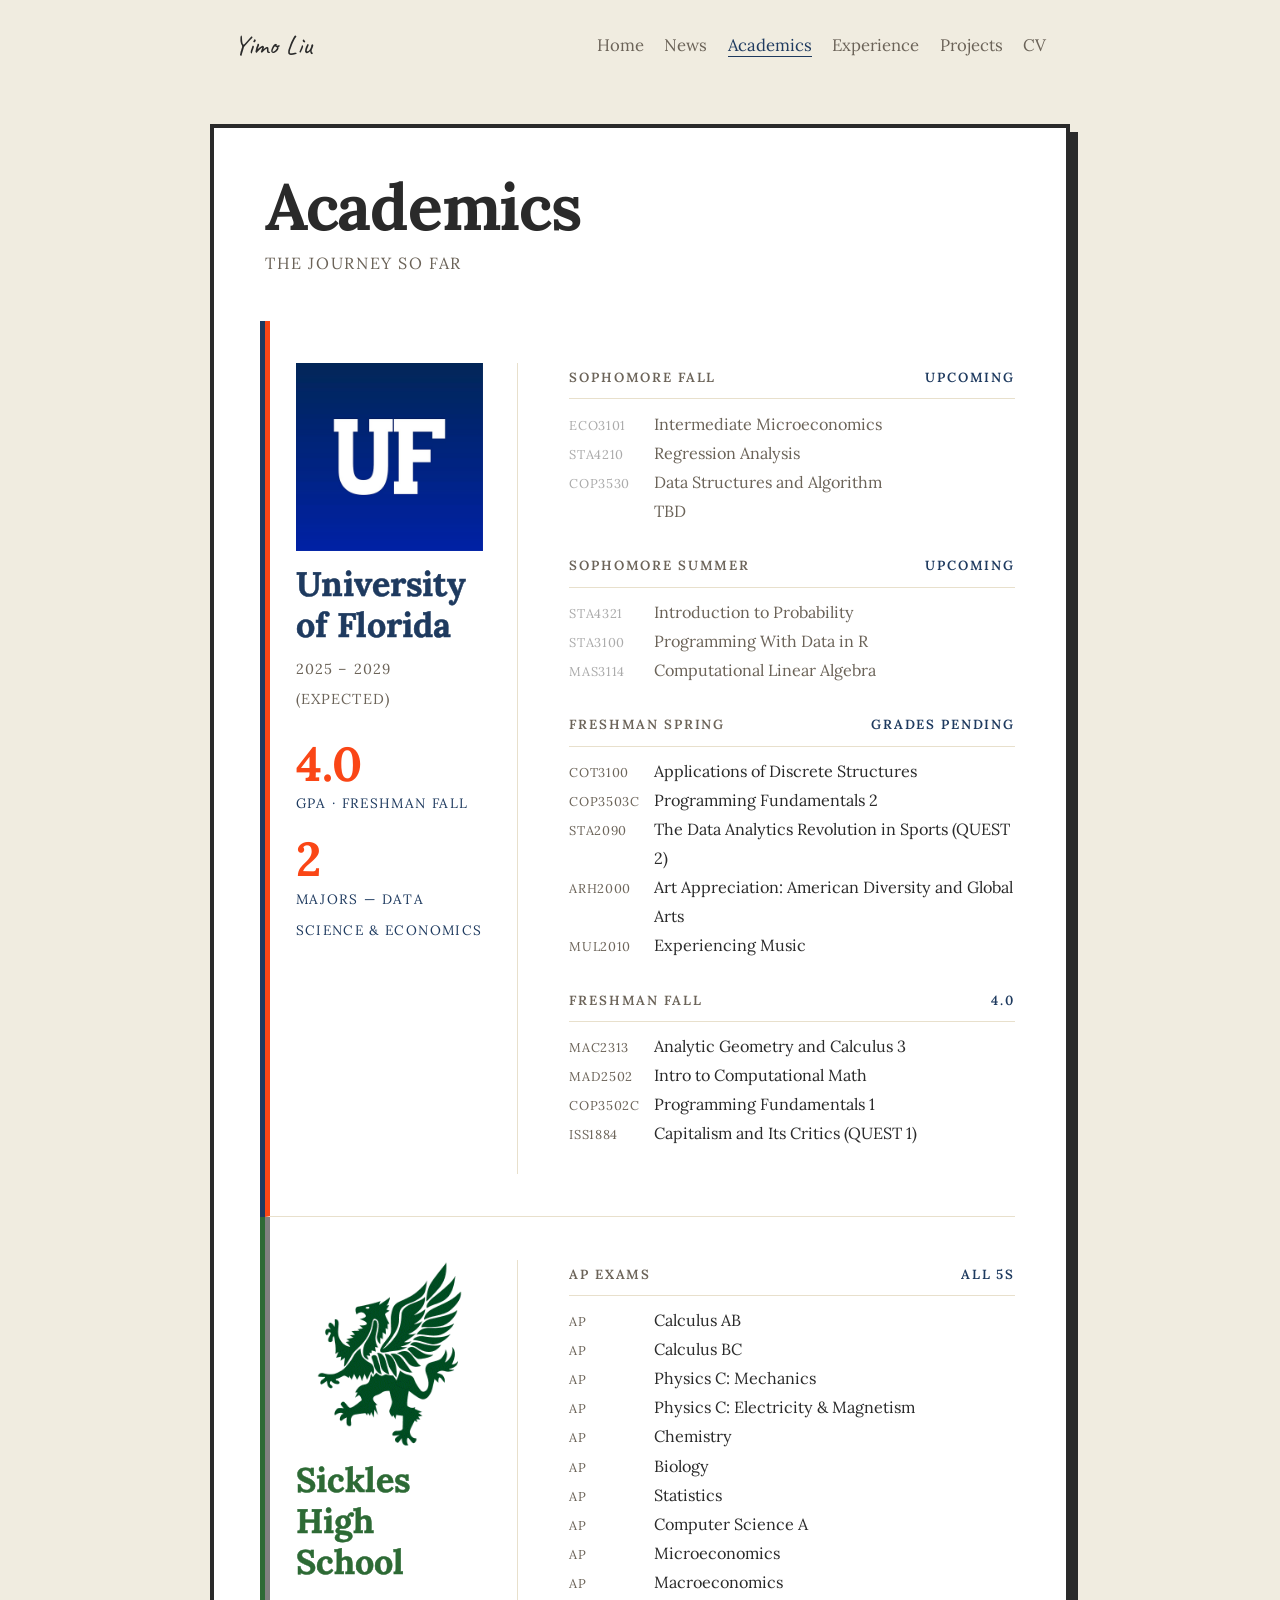
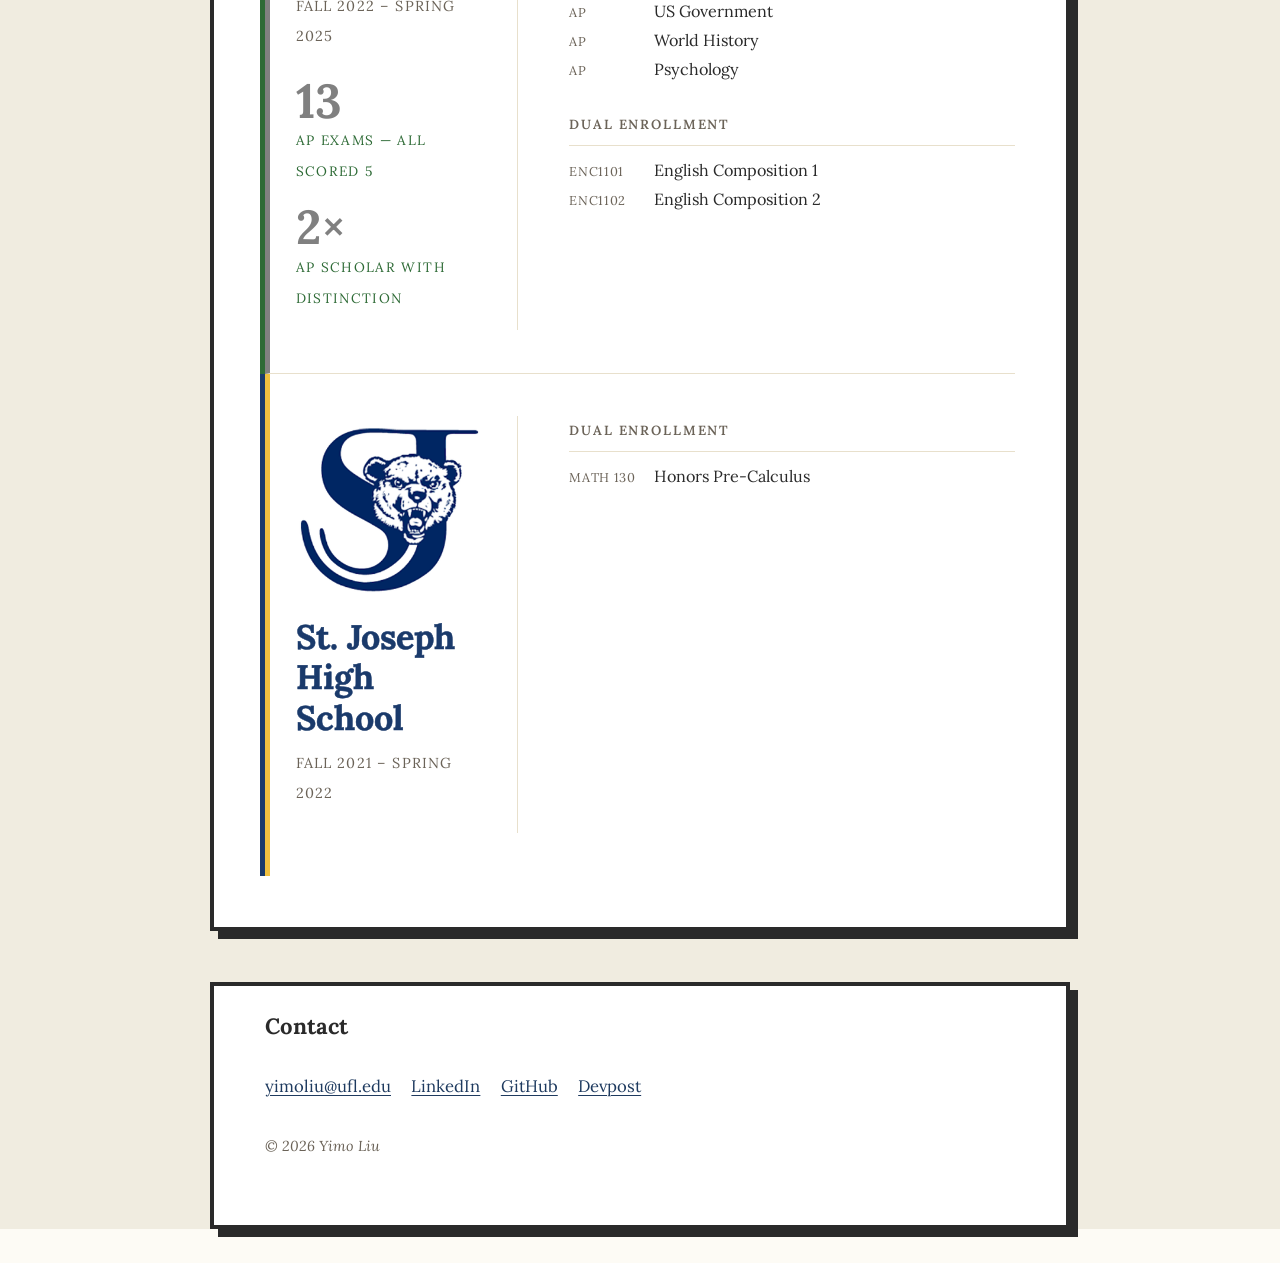
==== academics.html @ d4c887fd "Initial site launch: homepage with hero, highlights strip, and mag theme" ====
<!DOCTYPE html>
<html lang="en">
<head>
  <meta charset="UTF-8">
  <meta name="viewport" content="width=device-width, initial-scale=1.0">
  <title>Academics · Yimo Liu</title>
  <link rel="stylesheet" href="style.css">
  <style>
    /* Academics-only: school section grid + colored borders */

    /* School section */
    .mag-school {
      display: grid;
      grid-template-columns: 1fr 2fr;
      gap: 0 3rem;
      padding: 2.5rem 0 2.5rem 1.5rem;
      border-bottom: 1px solid #e8e0cc;
      border-left: 5px solid #e8e0cc;
    }

    .mag-school:last-child {
      border-bottom: none;
    }

    .mag-school.uf {
      border-left: 5px solid #FA4616;
      box-shadow: -5px 0 0 #1e3a5f;
    }

    .mag-school.sickles {
      border-left: 5px solid #808080;
      box-shadow: -5px 0 0 #2d6a35;
    }

    .mag-school.sjhs {
      border-left: 5px solid #F0C040;
      box-shadow: -5px 0 0 #1a3a6b;
    }

    /* Left column — school identity */
    .mag-school-id {
      padding-right: 2rem;
      border-right: 1px solid #e8e0cc;
    }

    .mag-school-logo {
      width: 100%;
      height: auto;
      object-fit: contain;
      display: block;
      margin-bottom: 0.75rem;
      mix-blend-mode: multiply;
    }

    .mag-school-name {
      font-family: 'Lora', Georgia, serif;
      font-size: 2rem;
      font-weight: 700;
      line-height: 1.2;
      color: #2a2a2a;
      margin: 0 0 0.5rem;
      -webkit-text-stroke: 0.5px currentColor;
    }

    .mag-school.uf .mag-school-name { color: #1e3a5f; }
    .mag-school.sickles .mag-school-name { color: #2d6a35; }
    .mag-school.sjhs .mag-school-name { color: #1a3a6b; }

    .mag-school-years {
      font-family: 'Lora', Georgia, serif;
      font-size: 0.85rem;
      color: #6b6358;
      letter-spacing: 0.08em;
      text-transform: uppercase;
      margin: 0 0 1.5rem;
    }

    .mag-stat {
      margin-bottom: 1rem;
    }

    .mag-stat-num {
      font-family: 'Lora', Georgia, serif;
      font-size: 2.8rem;
      font-weight: 700;
      line-height: 1;
      color: #FA4616;
      display: block;
    }

    .mag-school.sickles .mag-stat-num {
      color: #808080;
    }

    .mag-school.sickles .mag-stat-label {
      color: #2d6a35;
    }

    .mag-stat-label {
      font-family: 'Lora', Georgia, serif;
      font-size: 0.8rem;
      color: #1e3a5f;
      letter-spacing: 0.1em;
      text-transform: uppercase;
    }

    /* Right column — course list */
    .mag-school-content {
      padding-left: 0;
    }

    .mag-term {
      margin-bottom: 1.5rem;
    }

    .mag-term-label {
      font-family: 'Lora', Georgia, serif;
      font-size: 0.78rem;
      font-weight: 600;
      letter-spacing: 0.14em;
      text-transform: uppercase;
      color: #6b6358;
      border-bottom: 1px solid #e8e0cc;
      padding-bottom: 0.3rem;
      margin-bottom: 0.6rem;
    }

    .mag-term-label .mag-grade {
      float: right;
      color: var(--accent);
      font-weight: 600;
    }

    .mag-course-list {
      list-style: none;
      padding: 0;
      margin: 0;
    }

    .mag-course-list li {
      font-family: 'Lora', Georgia, serif;
      font-size: 0.95rem;
      line-height: 1.8;
      color: #2a2a2a;
      display: flex;
      align-items: baseline;
      gap: 0.5rem;
    }

    .mag-course-list li.upcoming {
      color: #6b6358;
    }

    .mag-course-code {
      font-size: 0.75rem;
      color: #6b6358;
      letter-spacing: 0.05em;
      flex-shrink: 0;
      width: 4.5rem;
    }

    .mag-course-list li.upcoming .mag-course-code {
      color: #aaa;
    }

    @media (max-width: 640px) {
      .mag-school { grid-template-columns: 1fr; }
      .mag-school-id {
        border-right: none;
        border-bottom: 1px solid #e8e0cc;
        padding-right: 0;
        padding-bottom: 1.5rem;
        margin-bottom: 1.5rem;
        display: flex;
        flex-wrap: wrap;
        gap: 1rem;
        align-items: flex-start;
      }
      .mag-hero h1 { font-size: 2.4rem; }
    }
  </style>
</head>
<body class="mag">

  <nav class="topnav">
    <a href="index.html" class="brand">Yimo Liu</a>
    <ul>
      <li><a href="index.html" class="navlink">Home</a></li>
      <li><a href="news.html" class="navlink">News</a></li>
      <li><a href="academics.html" class="navlink active">Academics</a></li>
      <li><a href="experience.html" class="navlink">Experience</a></li>
      <li><a href="projects.html" class="navlink">Projects</a></li>
      <li><a href="cv.html" class="navlink">CV</a></li>
    </ul>
  </nav>

  <div class="mag-wrap">

    <div class="mag-hero">
      <h1>Academics</h1>
      <p class="mag-sub">The journey so far</p>
    </div>

    <!-- University of Florida -->
    <div class="mag-school uf">
      <div class="mag-school-id">
        <img class="mag-school-logo" src="assets/UF.jpg" alt="University of Florida">
        <p class="mag-school-name">University of Florida</p>
        <p class="mag-school-years">2025 – 2029 (expected)</p>
        <div class="mag-stat">
          <span class="mag-stat-num">4.0</span>
          <span class="mag-stat-label">GPA · Freshman Fall</span>
        </div>
        <div class="mag-stat">
          <span class="mag-stat-num">2</span>
          <span class="mag-stat-label">Majors — Data Science &amp; Economics</span>
        </div>
      </div>

      <div class="mag-school-content">

        <div class="mag-term">
          <div class="mag-term-label">Sophomore Fall <span class="mag-grade">upcoming</span></div>
          <ul class="mag-course-list">
            <li class="upcoming"><span class="mag-course-code">ECO3101</span> Intermediate Microeconomics</li>
            <li class="upcoming"><span class="mag-course-code">STA4210</span> Regression Analysis</li>
            <li class="upcoming"><span class="mag-course-code">COP3530</span> Data Structures and Algorithm</li>
            <li class="upcoming"><span class="mag-course-code"></span> TBD</li>
          </ul>
        </div>

        <div class="mag-term">
          <div class="mag-term-label">Sophomore Summer <span class="mag-grade">upcoming</span></div>
          <ul class="mag-course-list">
            <li class="upcoming"><span class="mag-course-code">STA4321</span> Introduction to Probability</li>
            <li class="upcoming"><span class="mag-course-code">STA3100</span> Programming With Data in R</li>
            <li class="upcoming"><span class="mag-course-code">MAS3114</span> Computational Linear Algebra</li>
          </ul>
        </div>

        <div class="mag-term">
          <div class="mag-term-label">Freshman Spring <span class="mag-grade">grades pending</span></div>
          <ul class="mag-course-list">
            <li><span class="mag-course-code">COT3100</span> Applications of Discrete Structures</li>
            <li><span class="mag-course-code">COP3503C</span> Programming Fundamentals 2</li>
            <li><span class="mag-course-code">STA2090</span> The Data Analytics Revolution in Sports (QUEST 2)</li>
            <li><span class="mag-course-code">ARH2000</span> Art Appreciation: American Diversity and Global Arts</li>
            <li><span class="mag-course-code">MUL2010</span> Experiencing Music</li>
          </ul>
        </div>

        <div class="mag-term">
          <div class="mag-term-label">Freshman Fall <span class="mag-grade">4.0</span></div>
          <ul class="mag-course-list">
            <li><span class="mag-course-code">MAC2313</span> Analytic Geometry and Calculus 3</li>
            <li><span class="mag-course-code">MAD2502</span> Intro to Computational Math</li>
            <li><span class="mag-course-code">COP3502C</span> Programming Fundamentals 1</li>
            <li><span class="mag-course-code">ISS1884</span> Capitalism and Its Critics (QUEST 1)</li>
          </ul>
        </div>

      </div>
    </div>

    <!-- Sickles High School -->
    <div class="mag-school sickles">
      <div class="mag-school-id">
        <img class="mag-school-logo" src="assets/griffin.webp" alt="Sickles High School">
        <p class="mag-school-name">Sickles High School</p>
        <p class="mag-school-years">Fall 2022 – Spring 2025</p>
        <div class="mag-stat">
          <span class="mag-stat-num">13</span>
          <span class="mag-stat-label">AP Exams — all scored 5</span>
        </div>
        <div class="mag-stat">
          <span class="mag-stat-num">2×</span>
          <span class="mag-stat-label">AP Scholar with Distinction</span>
        </div>
      </div>

      <div class="mag-school-content">

        <div class="mag-term">
          <div class="mag-term-label">AP Exams <span class="mag-grade">all 5s</span></div>
          <ul class="mag-course-list">
            <li><span class="mag-course-code">AP</span> Calculus AB</li>
            <li><span class="mag-course-code">AP</span> Calculus BC</li>
            <li><span class="mag-course-code">AP</span> Physics C: Mechanics</li>
            <li><span class="mag-course-code">AP</span> Physics C: Electricity &amp; Magnetism</li>
            <li><span class="mag-course-code">AP</span> Chemistry</li>
            <li><span class="mag-course-code">AP</span> Biology</li>
            <li><span class="mag-course-code">AP</span> Statistics</li>
            <li><span class="mag-course-code">AP</span> Computer Science A</li>
            <li><span class="mag-course-code">AP</span> Microeconomics</li>
            <li><span class="mag-course-code">AP</span> Macroeconomics</li>
            <li><span class="mag-course-code">AP</span> US Government</li>
            <li><span class="mag-course-code">AP</span> World History</li>
            <li><span class="mag-course-code">AP</span> Psychology</li>
          </ul>
        </div>

        <div class="mag-term">
          <div class="mag-term-label">Dual Enrollment</div>
          <ul class="mag-course-list">
            <li><span class="mag-course-code">ENC1101</span> English Composition 1</li>
            <li><span class="mag-course-code">ENC1102</span> English Composition 2</li>
          </ul>
        </div>

      </div>
    </div>

    <!-- St. Joseph High School -->
    <div class="mag-school sjhs">
      <div class="mag-school-id">
        <img class="mag-school-logo" src="assets/bear_new.png" alt="St. Joseph High School">
        <p class="mag-school-name">St. Joseph High School</p>
        <p class="mag-school-years">Fall 2021 – Spring 2022</p>
      </div>

      <div class="mag-school-content">
        <div class="mag-term">
          <div class="mag-term-label">Dual Enrollment</div>
          <ul class="mag-course-list">
            <li><span class="mag-course-code">MATH 130</span> Honors Pre-Calculus</li>
          </ul>
        </div>
      </div>
    </div>

  </div>

  <footer class="contact">
    <h2>Contact</h2>
    <div class="links">
      <a href="mailto:yimoliu@ufl.edu">yimoliu@ufl.edu</a>
      <a href="https://www.linkedin.com/in/yimo-liu" target="_blank" rel="noopener">LinkedIn</a>
      <a href="https://github.com/Yimo-Liu-13196" target="_blank" rel="noopener">GitHub</a>
      <a href="https://devpost.com/yimoliu13196" target="_blank" rel="noopener">Devpost</a>
    </div>
    <p class="copyright">© 2026 Yimo Liu</p>
  </footer>

</body>
</html>
---- style.css ----
/* ---------- Notebook-lite theme ---------- */

@import url('https://fonts.googleapis.com/css2?family=Lora:ital,wght@0,400;0,500;0,600;0,700;1,400&family=Caveat:wght@500;600&family=Permanent+Marker&display=swap');

/*
  Rhythm: every block on this site occupies an integer number of 30px rows.
  Font-size 17px × line-height ≈1.765 gives exact 30px line-boxes, so text
  lines land on the notebook ruling without subpixel drift.
*/

:root {
  --bg: #fdfbf5;
  --bg-line: #e8e0cc;
  --ink: #2a2a2a;
  --ink-muted: #6b6358;
  --accent: #1e3a5f;
  --accent-hover: #3a5a82;
  --margin-line: #c97b7b;
  --paper-shadow: rgba(0, 0, 0, 0.04);

  --rhythm: 30px;
  --rhythm-2: 60px;
  --rhythm-3: 90px;
  --rhythm-4: 120px;
  --baseline-offset: 25px;  /* where the rule sits within a 30px row (text baseline) */
}

* { box-sizing: border-box; }

html, body {
  margin: 0;
  padding: 0;
  background: var(--bg);
  color: var(--ink);
  font-family: 'Lora', Georgia, 'Times New Roman', serif;
  font-size: 17px;
  line-height: var(--rhythm);
  min-height: 100vh;
}

body { position: relative; }

/* Red margin line — runs full document height, aligned to .page's left margin */
body::before {
  content: "";
  position: absolute;
  top: 0;
  bottom: 0;
  left: max(1.2rem, calc(50% - 440px + 1.2rem));
  width: 1px;
  background: var(--margin-line);
  opacity: 0.35;
  pointer-events: none;
}

/* Full-width notebook ruling, aligned to rhythm. Line drawn at baseline offset. */
body {
  background-image: linear-gradient(
    to bottom,
    transparent 0,
    transparent var(--baseline-offset),
    var(--bg-line) var(--baseline-offset),
    var(--bg-line) calc(var(--baseline-offset) + 1px),
    transparent calc(var(--baseline-offset) + 1px)
  );
  background-size: 100% var(--rhythm);
  background-repeat: repeat-y;
  background-position: 0 0;
}

a {
  color: var(--accent);
  text-decoration: underline;
  text-decoration-thickness: 1px;
  text-underline-offset: 3px;
  transition: color 0.15s ease;
}
a:hover { color: var(--accent-hover); }

/* Headings: every block is a clean rhythm-unit rectangle. */
h1, h2, h3, h4 {
  font-family: 'Lora', Georgia, serif;
  font-weight: 600;
  color: var(--ink);
}

h1 {
  font-size: 2.4rem;
  line-height: var(--rhythm-2);   /* 2 rows */
  margin: var(--rhythm) 0;        /* 1 row above + 1 below, total 4 rows */
}

h2 {
  font-size: 1.6rem;
  line-height: var(--rhythm);     /* 1 row */
  margin: var(--rhythm) 0;        /* total 3 rows */
  padding-bottom: 0;
}

h3 {
  font-size: 1.2rem;
  line-height: var(--rhythm);
  margin: var(--rhythm) 0 0;      /* total 2 rows */
  color: var(--accent);
}

h4 {
  font-size: 1rem;
  line-height: var(--rhythm);
  margin: var(--rhythm) 0 0;
}

/* Prose blocks: every line-box is exactly one rhythm row, every block ends on a row. */
p { margin: 0 0 var(--rhythm); line-height: var(--rhythm); }
ul, ol { margin: 0 0 var(--rhythm); padding-left: 1.5rem; }
ul li, ol li { line-height: var(--rhythm); }

.handwritten {
  font-family: 'Caveat', cursive;
  font-weight: 500;
}

/* Pen squiggle underline — hand-drawn wavy underline beneath inline words.
   SVG tiles horizontally so it adapts to any phrase length. */
.pen-underline {
  background-image: url("data:image/svg+xml;utf8,<svg xmlns='http://www.w3.org/2000/svg' viewBox='0 0 40 6' preserveAspectRatio='none'><path d='M0,3 Q10,0 20,3 T40,3' stroke='%232a2a2a' stroke-width='1.5' fill='none' stroke-linecap='round'/></svg>");
  background-position: 0 100%;
  background-repeat: repeat-x;
  background-size: 40px 6px;
  padding-bottom: 5px;
}

/* E variant: pen squiggle in kobicha brown, text stays ink */
.pen-underline-warm {
  background-image: url("data:image/svg+xml;utf8,<svg xmlns='http://www.w3.org/2000/svg' viewBox='0 0 40 6' preserveAspectRatio='none'><path d='M0,3 Q10,0 20,3 T40,3' stroke='%23734128' stroke-width='1.5' fill='none' stroke-linecap='round'/></svg>");
  background-position: 0 100%;
  background-repeat: repeat-x;
  background-size: 40px 6px;
  padding-bottom: 5px;
}

/* Sharpie — thick marker lettering */
.sharpie {
  font-family: 'Permanent Marker', 'Caveat', cursive;
  font-weight: 400;
  letter-spacing: 0.01em;
}

/* Highlighter swipe — irregular marker stroke behind inline text.
   Yellow (.highlight) is used for titles only; peach (.highlight-peach)
   is for body emphasis so the two layers don't compete. */
.highlight,
.highlight-pink,
.highlight-blue,
.highlight-green {
  position: relative;
  display: inline-block;
  padding: 0 0.2em;
  isolation: isolate;
}
.highlight::before,
.highlight-pink::before,
.highlight-blue::before,
.highlight-green::before {
  content: "";
  position: absolute;
  inset: 42% -0.08em 6% -0.03em;
  border-radius: 3px 16px 2px 14px / 40% 10% 25% 12%;
  transform: rotate(-0.6deg);
  z-index: -1;
  pointer-events: none;
}
.highlight::before {
  background: linear-gradient(
    to right,
    rgba(255, 240, 140, 0.25) 0%,
    rgba(255, 240, 140, 0.9)  7%,
    rgba(255, 240, 140, 0.82) 50%,
    rgba(255, 240, 140, 0.92) 88%,
    rgba(255, 240, 140, 0.2)  100%
  );
}

/* Pink — experience theme (matches pink post-it) */
.highlight-pink::before {
  background: linear-gradient(
    to right,
    rgba(247, 181, 181, 0.3)  0%,
    rgba(247, 181, 181, 0.9)  7%,
    rgba(247, 181, 181, 0.85) 50%,
    rgba(247, 181, 181, 0.9)  88%,
    rgba(247, 181, 181, 0.25) 100%
  );
}

/* Blue — projects theme (matches future blue post-it) */
.highlight-blue::before {
  background: linear-gradient(
    to right,
    rgba(207, 225, 245, 0.3)  0%,
    rgba(207, 225, 245, 0.95) 7%,
    rgba(207, 225, 245, 0.9)  50%,
    rgba(207, 225, 245, 0.95) 88%,
    rgba(207, 225, 245, 0.3)  100%
  );
}

/* Green — general focus (doesn't belong to a specific page) */
.highlight-green::before {
  background: linear-gradient(
    to right,
    rgba(200, 223, 200, 0.3)  0%,
    rgba(200, 223, 200, 0.9)  7%,
    rgba(200, 223, 200, 0.85) 50%,
    rgba(200, 223, 200, 0.9)  88%,
    rgba(200, 223, 200, 0.25) 100%
  );
}

.page-subtitle {
  font-family: 'Caveat', cursive;
  font-weight: 500;
  font-size: 1.25rem;
  color: var(--ink-muted);
  line-height: var(--rhythm);
  margin: 0 0 var(--rhythm);
}

/* ---------- Layout ---------- */

.page {
  max-width: 880px;
  margin: 0 auto;
  padding: var(--rhythm) 2rem var(--rhythm-2) 2rem;   /* rhythm-aligned top & bottom */
  position: relative;
}

@media (max-width: 640px) {
  .page { padding: var(--rhythm) 1.2rem var(--rhythm-2) 1.2rem; }
  body::before { left: 0.5rem; }
  h1 { font-size: 1.9rem; }
}

/* ---------- Nav (exactly 3 rhythm rows tall) ---------- */

nav.topnav {
  max-width: 880px;
  margin: 0 auto;
  padding: var(--rhythm) 2rem;    /* 1 row top + 1 row bottom */
  display: flex;
  justify-content: space-between;
  align-items: center;
  flex-wrap: wrap;
  gap: 1rem;
  line-height: var(--rhythm);     /* content row = 1 rhythm row */
}

nav.topnav .brand {
  font-family: 'Caveat', cursive;
  font-size: 1.6rem;
  line-height: var(--rhythm);
  color: var(--ink);
  text-decoration: none;
}
nav.topnav .brand:hover { color: var(--accent); }

nav.topnav ul {
  list-style: none;
  margin: 0; padding: 0;
  display: flex;
  gap: 1.2rem;
  flex-wrap: wrap;
  line-height: var(--rhythm);
}

nav.topnav a.navlink {
  color: var(--ink-muted);
  text-decoration: none;
  font-size: 0.98rem;
  line-height: var(--rhythm);
  padding-bottom: 0;
  border-bottom: 1px solid transparent;
}
nav.topnav a.navlink:hover { color: var(--accent); border-bottom-color: var(--accent); }
nav.topnav a.navlink.active { color: var(--accent); border-bottom-color: var(--accent); }

/* ---------- Landing / hero ---------- */

/* Hero block: photo is 4 rhythm rows = 120px; hero takes 4 rows + 1 margin = 5 rows. */
.hero {
  display: flex;
  gap: var(--rhythm);
  align-items: center;
  margin: 0 0 var(--rhythm);
}

.hero-text { flex: 1; }

/* Post-it: yellow sticky note look. Padding rhythm-aligned so block height stays on grid. */
.postit {
  background: #c9ddf2;
  color: var(--ink);
  padding: var(--rhythm) 1.5rem;
  border-radius: 2px;
  box-shadow:
    2px 3px 10px rgba(40, 28, 10, 0.14),
    1px 1px 3px rgba(40, 28, 10, 0.08);
  transform: rotate(-1.2deg);
  transform-origin: 30% 50%;
}

.postit h1, .postit .tagline { color: var(--ink); }

/* Float variant — sticky note placed on the right, text flows around it on the left */
.postit-float {
  float: right;
  width: 38%;
  margin: var(--rhythm) 0 var(--rhythm) var(--rhythm);
  transform: rotate(1.6deg);
  transform-origin: 70% 50%;
  background: #f7b5b5;       /* red/pink post-it */
  transition: transform 0.25s ease, box-shadow 0.25s ease, background 0.25s ease;
}

/* Arrow span — animatable */
.postit-note .note-big .arrow {
  display: inline-block;
  transition: transform 0.2s ease;
}

/* Underline-target — sharpie underline for E variant */
.postit-note .note-big .underline-target {
  display: inline-block;
  background-image: linear-gradient(to right, var(--ink), var(--ink));
  background-size: 0% 3px;
  background-position: 0 100%;
  background-repeat: no-repeat;
  padding-bottom: 2px;
  transition: background-size 0.45s ease;
}

/*
  Standard post-it hover ("H"): lift + straighten + brighter bg + sharpie
  underline draws + arrow slides right. This is the default behavior for
  any post-it CTA (.postit-hover-h) across the site.
*/
.postit-hover-h:hover {
  transform: rotate(0deg) translateY(-4px);
  box-shadow:
    4px 8px 20px rgba(40, 28, 10, 0.20),
    2px 3px 6px rgba(40, 28, 10, 0.10);
  background: #ffc8c8;
}
.postit-hover-h:hover .note-big .underline-target {
  background-size: 100% 3px;
}
.postit-hover-h:hover .note-big .arrow {
  transform: translateX(6px);
}

/* Handwritten note content */
.postit-note p,
.postit-note ul {
  font-family: 'Caveat', cursive;
  font-size: 1.35rem;
  line-height: var(--rhythm);
  color: var(--ink);
  margin: 0;
}
.postit-note ul {
  list-style: none;
  padding: 0;
}
.postit-note li {
  line-height: var(--rhythm);
}
.postit-note a {
  color: var(--ink);
  text-decoration: none;
  border-bottom: 1px solid rgba(42, 42, 42, 0.4);
}
.postit-note a:hover {
  color: var(--accent);
  border-bottom-color: var(--accent);
}
.postit-note .note-big {
  display: block;
  font-family: 'Caveat', cursive;
  font-size: 2rem;
  line-height: var(--rhythm-2);
  color: var(--ink);
  text-align: center;
  text-decoration: none;
  border-bottom: none;
}
.postit-note .note-big:hover {
  color: var(--accent);
}

/* Clear any float after the section that contains a floating post-it */
.has-float::after {
  content: "";
  display: block;
  clear: both;
}

@media (max-width: 640px) {
  .postit-float {
    float: none;
    width: auto;
    margin: 0 0 var(--rhythm) 0;
  }
}

.hero h1 {
  margin: 0;
  line-height: var(--rhythm-2);   /* 2 rows */
}

.hero .tagline {
  font-family: 'Caveat', cursive;
  font-size: 1.5rem;
  color: var(--ink-muted);
  line-height: var(--rhythm);
  margin: 0;
}

.hero-photo,
.hero-photo-placeholder {
  width: var(--rhythm-4);         /* 120px, 4 rhythm rows */
  height: var(--rhythm-4);
  border-radius: 4px;
  flex-shrink: 0;
}

.hero-photo {
  object-fit: cover;
  box-shadow: 2px 3px 8px var(--paper-shadow);
  border: 1px solid var(--bg-line);
  background: #fff;
}

.hero-photo-placeholder {
  background: repeating-linear-gradient(45deg, #eee6d0, #eee6d0 8px, #f3ecd8 8px, #f3ecd8 16px);
  border: 1px dashed var(--ink-muted);
  display: flex;
  align-items: center;
  justify-content: center;
  color: var(--ink-muted);
  font-family: 'Caveat', cursive;
  font-size: 1.1rem;
  line-height: var(--rhythm);
  text-align: center;
}

@media (max-width: 640px) {
  .hero { flex-direction: column; align-items: flex-start; gap: var(--rhythm); }
  .hero-photo, .hero-photo-placeholder { width: var(--rhythm-3); height: var(--rhythm-3); }
}

/* ---------- Content entries ---------- */

.entry {
  margin-bottom: var(--rhythm);
  padding-bottom: var(--rhythm);
  border-bottom: 1px dashed var(--bg-line);
}
.entry:last-child { border-bottom: none; }

.entry .date {
  font-family: 'Caveat', cursive;
  font-size: 1.15rem;
  color: var(--accent);
  line-height: var(--rhythm);
  margin: 0;
  display: block;
}

.entry h3 { margin-top: 0; }

.entry .meta {
  font-style: italic;
  color: var(--ink-muted);
  font-size: 0.95rem;
  line-height: var(--rhythm);
  margin: 0 0 var(--rhythm);
}

.entry .tag {
  display: inline-block;
  background: var(--bg-line);
  color: var(--ink);
  padding: 1px 8px;
  border-radius: 3px;
  font-size: 0.82rem;
  margin-right: 4px;
  font-family: 'Lora', serif;
}

.entry .award {
  display: inline-block;
  background: #f3e3a8;
  color: #6b5b1a;
  padding: 2px 10px;
  border-radius: 3px;
  font-size: 0.85rem;
  font-weight: 600;
  margin-left: 6px;
}


/* ---------- Buttons ---------- */

.btn {
  display: inline-block;
  padding: 0 1.1rem;
  height: var(--rhythm);
  line-height: var(--rhythm);
  background: var(--accent);
  color: #faf6ec;
  text-decoration: none;
  border-radius: 3px;
  font-size: 0.95rem;
  margin-right: 0.5rem;
  border: none;
  transition: background 0.15s ease;
  vertical-align: baseline;
}
.btn:hover { background: var(--accent-hover); color: #faf6ec; }

.btn.secondary {
  background: transparent;
  color: var(--accent);
  border: 1px solid var(--accent);
  line-height: calc(var(--rhythm) - 2px);
}
.btn.secondary:hover { background: var(--accent); color: #faf6ec; }

/* ---------- Footer / Contact ---------- */

footer.contact {
  max-width: 880px;
  margin: var(--rhythm) auto 0;
  padding: var(--rhythm) 2rem var(--rhythm-2) 2rem;
  background: transparent;
}

footer.contact h2 {
  margin-top: 0;
  font-size: 1.3rem;
  line-height: var(--rhythm);
}

footer.contact .links {
  display: flex;
  flex-wrap: wrap;
  gap: 1.2rem;
  font-size: 0.98rem;
  line-height: var(--rhythm);
}

footer.contact .copyright {
  margin-top: var(--rhythm);
  color: var(--ink-muted);
  font-size: 0.85rem;
  font-style: italic;
  line-height: var(--rhythm);
}

/* ---------- Misc ---------- */

ul.plain { list-style: none; padding-left: 0; }
ul.plain li { line-height: var(--rhythm); }

/* ---------- Academic timeline ---------- */

.timeline-jump {
  font-size: 0.92rem;
  color: var(--ink-muted);
  margin: 0 0 var(--rhythm-2);
  line-height: var(--rhythm);
}

.timeline-jump a {
  color: var(--accent);
}

.timeline {
  margin: 0 0 var(--rhythm-2);
}

.timeline-stop {
  margin-bottom: var(--rhythm-2);
}

.timeline-stop:last-child {
  margin-bottom: 0;
}

.timeline-stop .tl-label {
  display: inline-flex;
  align-items: center;
  gap: 1.5rem;
  border: 1.5px solid var(--ink);
  border-radius: 12px;
  padding: calc(var(--rhythm) / 2) 2rem;
  margin: 0 0 var(--rhythm);
}

.tl-label-doodle {
  flex-shrink: 0;
  opacity: 0.65;
  mix-blend-mode: multiply;
}

.timeline-stop .tl-label h3 {
  margin: 0;
}

.timeline-stop .tl-date {
  font-family: 'Caveat', cursive;
  font-size: 1.1rem;
  color: var(--accent);
  line-height: var(--rhythm);
  display: block;
  margin: 0;
}

.timeline-stop h3 {
  margin-top: 0;
}

.timeline-stop .meta {
  font-style: italic;
  color: var(--ink-muted);
  font-size: 0.95rem;
  line-height: var(--rhythm);
  margin: 0 0 var(--rhythm);
}

.timeline-stop p {
  margin: 0 0 var(--rhythm);
}

.timeline-stop ul {
  margin: 0 0 var(--rhythm);
}

.stack-list {
  font-size: 0.92rem;
  color: var(--ink-muted);
  line-height: var(--rhythm);
  margin: 0;
}

.skill-group { line-height: var(--rhythm); margin-bottom: var(--rhythm); }
.skill-group strong { color: var(--ink); }

/* ---------- Magazine theme ---------- */

body.mag {
  background: #f0ece0;
  background-image: none;
}
body.mag::before { display: none; }

.mag-wrap {
  background: #ffffff;
  background-image: none;
  max-width: 860px;
  margin: 2rem auto 3rem;
  padding: 2.5rem 3rem 3rem;
  border: 4px solid #2a2a2a;
  box-shadow: 8px 8px 0 #2a2a2a;
}

@media (max-width: 640px) {
  .mag-wrap {
    margin: 1rem;
    padding: 1.5rem 1.2rem;
    box-shadow: 4px 4px 0 #2a2a2a;
  }
}

.mag-hero {
  padding-bottom: 1.5rem;
  margin-bottom: 1rem;
}

.mag-hero h1 {
  font-family: 'Lora', Georgia, serif;
  font-size: 3.8rem;
  font-weight: 700;
  line-height: 1.1;
  letter-spacing: -0.02em;
  color: #2a2a2a;
  margin: 0 0 0.4rem;
}

.mag-eyebrow {
  font-family: 'Lora', Georgia, serif;
  font-size: 0.78rem;
  letter-spacing: 0.16em;
  text-transform: uppercase;
  color: #6b6358;
  margin: 0 0 0.5rem;
}

.mag-hero-meta,
.mag-hero .mag-sub {
  font-family: 'Lora', Georgia, serif;
  font-size: 0.95rem;
  letter-spacing: 0.1em;
  text-transform: uppercase;
  color: #6b6358;
  margin: 0;
}

.mag-section {
  padding: 2rem 0;
}

.mag-section:last-child {
  padding-bottom: 0;
}

.mag-section-label {
  font-family: 'Lora', Georgia, serif;
  font-size: 0.78rem;
  font-weight: 600;
  letter-spacing: 0.16em;
  text-transform: uppercase;
  color: #6b6358;
  margin: 0 0 1rem;
  padding-bottom: 0.4rem;
  border-bottom: 3px solid #2a2a2a;
}

.mag-section p {
  font-family: 'Lora', Georgia, serif;
  font-size: 1rem;
  line-height: 1.75;
  color: #2a2a2a;
  margin: 0 0 1rem;
}

.mag-section p:last-child { margin-bottom: 0; }

.mag-section h2,
.mag-subhead {
  font-family: 'Lora', Georgia, serif;
  font-size: 1.5rem;
  font-weight: 700;
  line-height: 1.2;
  color: #2a2a2a;
  margin: 1.5rem 0 0.75rem;
  letter-spacing: -0.01em;
}

.mag-section h2:first-child,
.mag-subhead:first-child { margin-top: 0; }

/* Entries inside magazine sections */
.mag-section .entry {
  padding: 1.25rem 0;
  margin: 0;
  border-bottom: 1px solid #e8e0cc;
}

.mag-section .entry:last-child { border-bottom: none; }

.mag-section .entry .date {
  font-family: 'Lora', Georgia, serif;
  font-size: 0.78rem;
  letter-spacing: 0.12em;
  text-transform: uppercase;
  color: #6b6358;
  display: block;
  margin: 0 0 0.4rem;
}

.mag-section .entry h3 {
  font-family: 'Lora', Georgia, serif;
  font-size: 1.15rem;
  font-weight: 700;
  color: #2a2a2a;
  margin: 0 0 0.4rem;
  line-height: 1.3;
}

.mag-section .entry .meta {
  font-family: 'Lora', Georgia, serif;
  font-style: italic;
  font-size: 0.9rem;
  color: #6b6358;
  margin: 0 0 0.6rem;
  line-height: 1.5;
}

.mag-section .entry p {
  margin: 0 0 0.6rem;
  font-size: 0.95rem;
}

.mag-section .entry ul {
  margin: 0 0 0.6rem;
  padding-left: 1.25rem;
}

.mag-section .entry ul li {
  font-family: 'Lora', Georgia, serif;
  font-size: 0.95rem;
  line-height: 1.65;
  color: #2a2a2a;
}

.mag-section .entry .stack-list {
  font-size: 0.85rem;
  color: #6b6358;
  margin-top: 0.4rem;
}

.mag-section .entry .award {
  display: inline-block;
  background: #1e3a5f;
  color: #fff;
  padding: 2px 8px;
  font-size: 0.72rem;
  font-weight: 600;
  letter-spacing: 0.08em;
  text-transform: uppercase;
  margin-left: 6px;
  vertical-align: middle;
  border-radius: 0;
}

/* Skill groups (cv) */
.mag-section .skill-group {
  font-family: 'Lora', Georgia, serif;
  font-size: 0.95rem;
  line-height: 1.7;
  margin-bottom: 0.5rem;
  color: #2a2a2a;
}

.mag-section .skill-group strong {
  color: #1e3a5f;
}

/* Plain magazine list */
.mag-section ul.plain,
.mag-section ul:not(.checklist) {
  list-style: disc;
  padding-left: 1.25rem;
  margin: 0 0 1rem;
}

.mag-section ul li {
  font-family: 'Lora', Georgia, serif;
  font-size: 0.95rem;
  line-height: 1.7;
  color: #2a2a2a;
}

/* CTA button */
.mag-cta {
  display: inline-block;
  margin-top: 1.25rem;
  padding: 0.6rem 1.4rem;
  border: 2px solid #1e3a5f;
  font-family: 'Lora', Georgia, serif;
  font-size: 0.85rem;
  letter-spacing: 0.1em;
  text-transform: uppercase;
  color: #1e3a5f;
  text-decoration: none;
  transition: background 0.15s ease, color 0.15s ease;
}

.mag-cta:hover {
  background: #1e3a5f;
  color: #ffffff;
}

.mag-cta .mag-cta-arrow {
  display: inline-block;
  transition: transform 0.15s ease;
}

.mag-cta:hover .mag-cta-arrow {
  transform: translateX(4px);
}

/* Magazine footer (matches frame) */
body.mag footer.contact {
  max-width: 860px;
  margin: 0 auto 2rem;
  padding: 1.5rem 3rem 2rem;
  background: #ffffff;
  border: 4px solid #2a2a2a;
  box-shadow: 8px 8px 0 #2a2a2a;
}

@media (max-width: 640px) {
  body.mag footer.contact {
    margin: 0 1rem 1rem;
    padding: 1.25rem 1.2rem;
    box-shadow: 4px 4px 0 #2a2a2a;
  }
}

body.mag footer.contact h2 {
  font-family: 'Lora', Georgia, serif;
  font-weight: 700;
}

/* ---------- Academics checklist ---------- */

.checklist {
  list-style: none;
  padding: 0;
  margin: 0 0 var(--rhythm-2);
}

.checklist-term {
  font-family: 'Caveat', cursive;
  font-size: 1.2rem;
  color: var(--ink);
  line-height: var(--rhythm);
  margin: var(--rhythm) 0 0;
  font-weight: 600;
}

.checklist-group-label {
  font-family: 'Permanent Marker', cursive;
  font-size: 1.3rem;
  color: var(--ink);
  line-height: var(--rhythm);
  margin: var(--rhythm) 0 calc(var(--rhythm) / 2);
  padding-left: 0;
}

.checklist-item {
  display: flex;
  align-items: flex-start;
  gap: 0.8rem;
  line-height: var(--rhythm);
  margin-bottom: calc(var(--rhythm) / 2);
  padding-left: 0.5rem;
}

.check-box {
  flex-shrink: 0;
  width: 20px;
  height: 20px;
  margin-top: 5px;
}

.check-label {
  font-family: 'Lora', Georgia, serif;
  font-size: 17px;
  line-height: var(--rhythm);
  color: var(--ink);
}

.check-school {
  font-weight: 600;
}

.check-note {
  color: var(--ink-muted);
  font-size: 0.95rem;
}
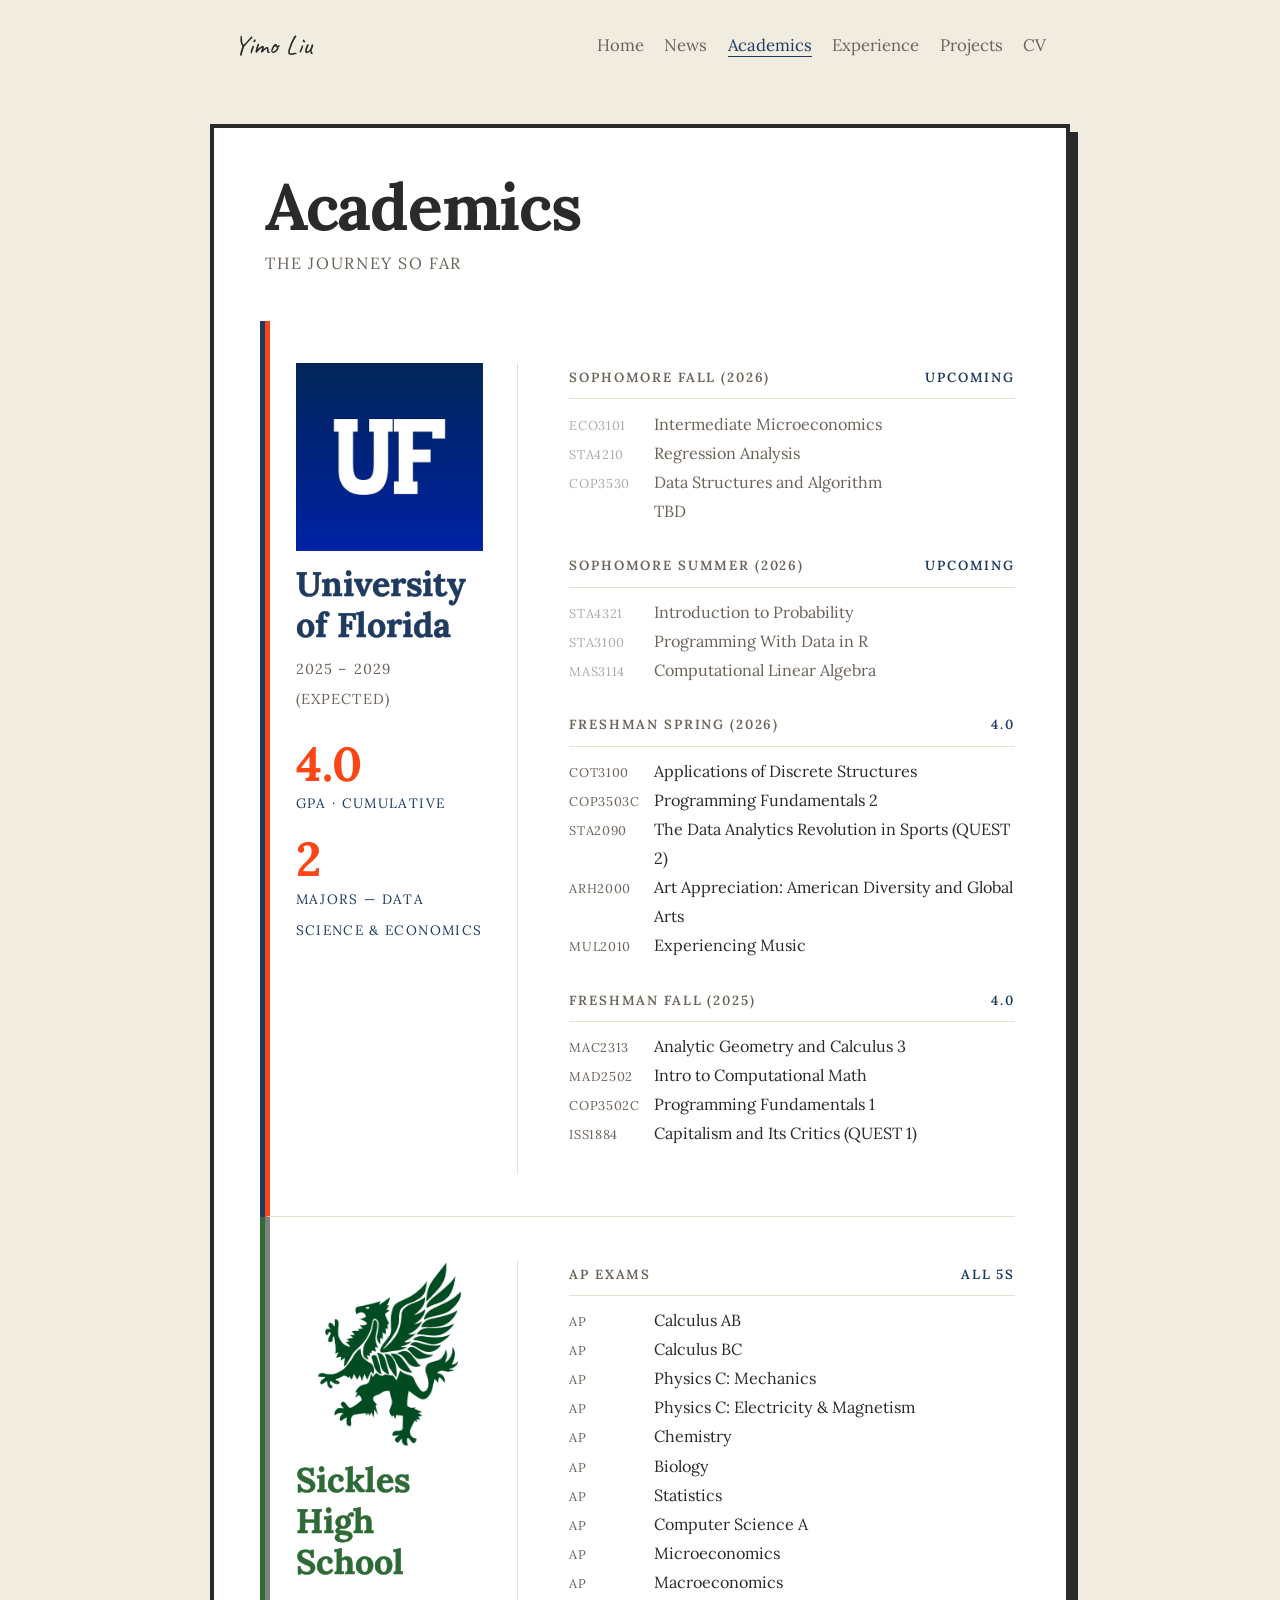
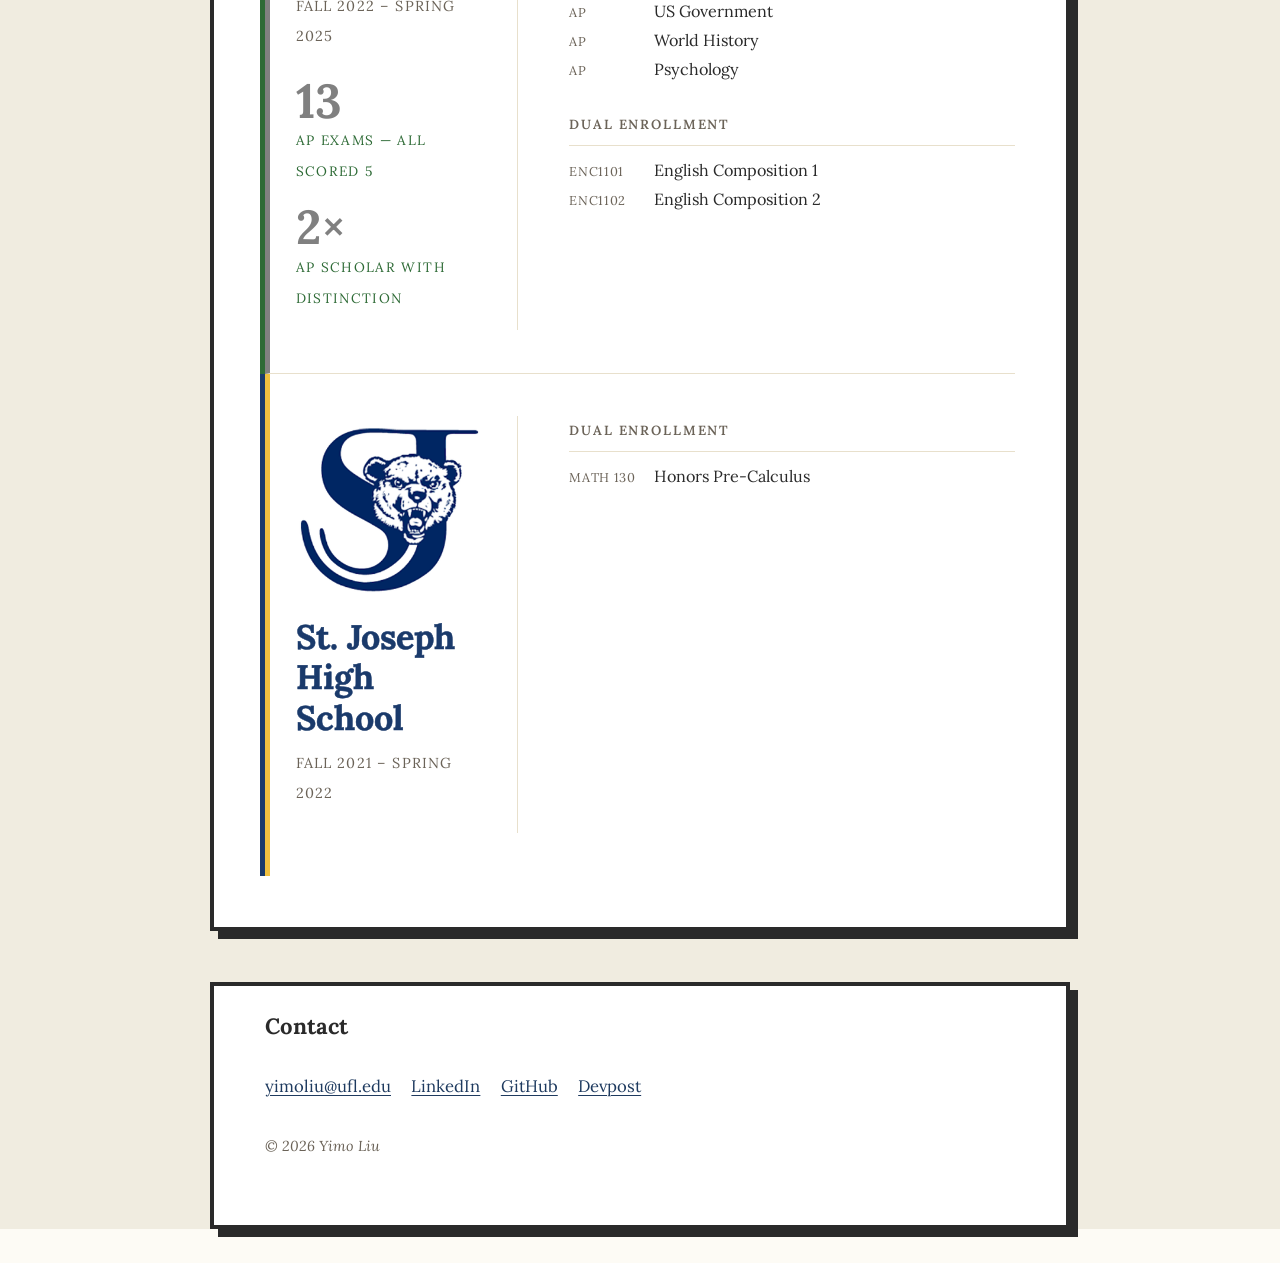
==== commit 6b584719: "Update academics: Freshman Spring 4.0, add years to semester labels, GPA label to cumulative" ====
--- a/academics.html
+++ b/academics.html
@@ -178,6 +178,10 @@
       }
       .mag-hero h1 { font-size: 2.4rem; }
     }
+    .mag-hero {
+      padding-bottom: 1.5rem;
+      margin-bottom: 1rem;
+    }
   </style>
 </head>
 <body class="mag">
@@ -209,7 +213,7 @@
         <p class="mag-school-years">2025 – 2029 (expected)</p>
         <div class="mag-stat">
           <span class="mag-stat-num">4.0</span>
-          <span class="mag-stat-label">GPA · Freshman Fall</span>
+          <span class="mag-stat-label">GPA · Cumulative</span>
         </div>
         <div class="mag-stat">
           <span class="mag-stat-num">2</span>
@@ -220,7 +224,7 @@
       <div class="mag-school-content">
 
         <div class="mag-term">
-          <div class="mag-term-label">Sophomore Fall <span class="mag-grade">upcoming</span></div>
+          <div class="mag-term-label">Sophomore Fall (2026) <span class="mag-grade">upcoming</span></div>
           <ul class="mag-course-list">
             <li class="upcoming"><span class="mag-course-code">ECO3101</span> Intermediate Microeconomics</li>
             <li class="upcoming"><span class="mag-course-code">STA4210</span> Regression Analysis</li>
@@ -230,7 +234,7 @@
         </div>
 
         <div class="mag-term">
-          <div class="mag-term-label">Sophomore Summer <span class="mag-grade">upcoming</span></div>
+          <div class="mag-term-label">Sophomore Summer (2026) <span class="mag-grade">upcoming</span></div>
           <ul class="mag-course-list">
             <li class="upcoming"><span class="mag-course-code">STA4321</span> Introduction to Probability</li>
             <li class="upcoming"><span class="mag-course-code">STA3100</span> Programming With Data in R</li>
@@ -239,7 +243,7 @@
         </div>
 
         <div class="mag-term">
-          <div class="mag-term-label">Freshman Spring <span class="mag-grade">grades pending</span></div>
+          <div class="mag-term-label">Freshman Spring (2026) <span class="mag-grade">4.0</span></div>
           <ul class="mag-course-list">
             <li><span class="mag-course-code">COT3100</span> Applications of Discrete Structures</li>
             <li><span class="mag-course-code">COP3503C</span> Programming Fundamentals 2</li>
@@ -250,7 +254,7 @@
         </div>
 
         <div class="mag-term">
-          <div class="mag-term-label">Freshman Fall <span class="mag-grade">4.0</span></div>
+          <div class="mag-term-label">Freshman Fall (2025) <span class="mag-grade">4.0</span></div>
           <ul class="mag-course-list">
             <li><span class="mag-course-code">MAC2313</span> Analytic Geometry and Calculus 3</li>
             <li><span class="mag-course-code">MAD2502</span> Intro to Computational Math</li>
--- a/style.css
+++ b/style.css
@@ -683,8 +683,8 @@
 }
 
 .mag-hero {
-  padding-bottom: 1.5rem;
-  margin-bottom: 1rem;
+  padding-bottom: 0.75rem;
+  margin-bottom: 0.5rem;
 }
 
 .mag-hero h1 {
@@ -834,6 +834,31 @@
   border-radius: 0;
 }
 
+/* Award tag color variants */
+.mag-section .entry .award-gold {
+  background: #c9a14a;
+  color: #2a1a05;
+  border: 1.5px solid #6b4a14;
+}
+
+.mag-section .entry .award-dsi {
+  background: #0021a5;
+  color: #FA4616;
+  border: 1.5px solid #0021a5;
+}
+
+.mag-section .entry .award-ues {
+  background: #1a3263;
+  color: #fff;
+  border: 1.5px solid #1a3263;
+}
+
+.mag-section .entry .award-statsclub {
+  background: #003087;
+  color: #6ab4e8;
+  border: 1.5px solid #003087;
+}
+
 /* Skill groups (cv) */
 .mag-section .skill-group {
   font-family: 'Lora', Georgia, serif;
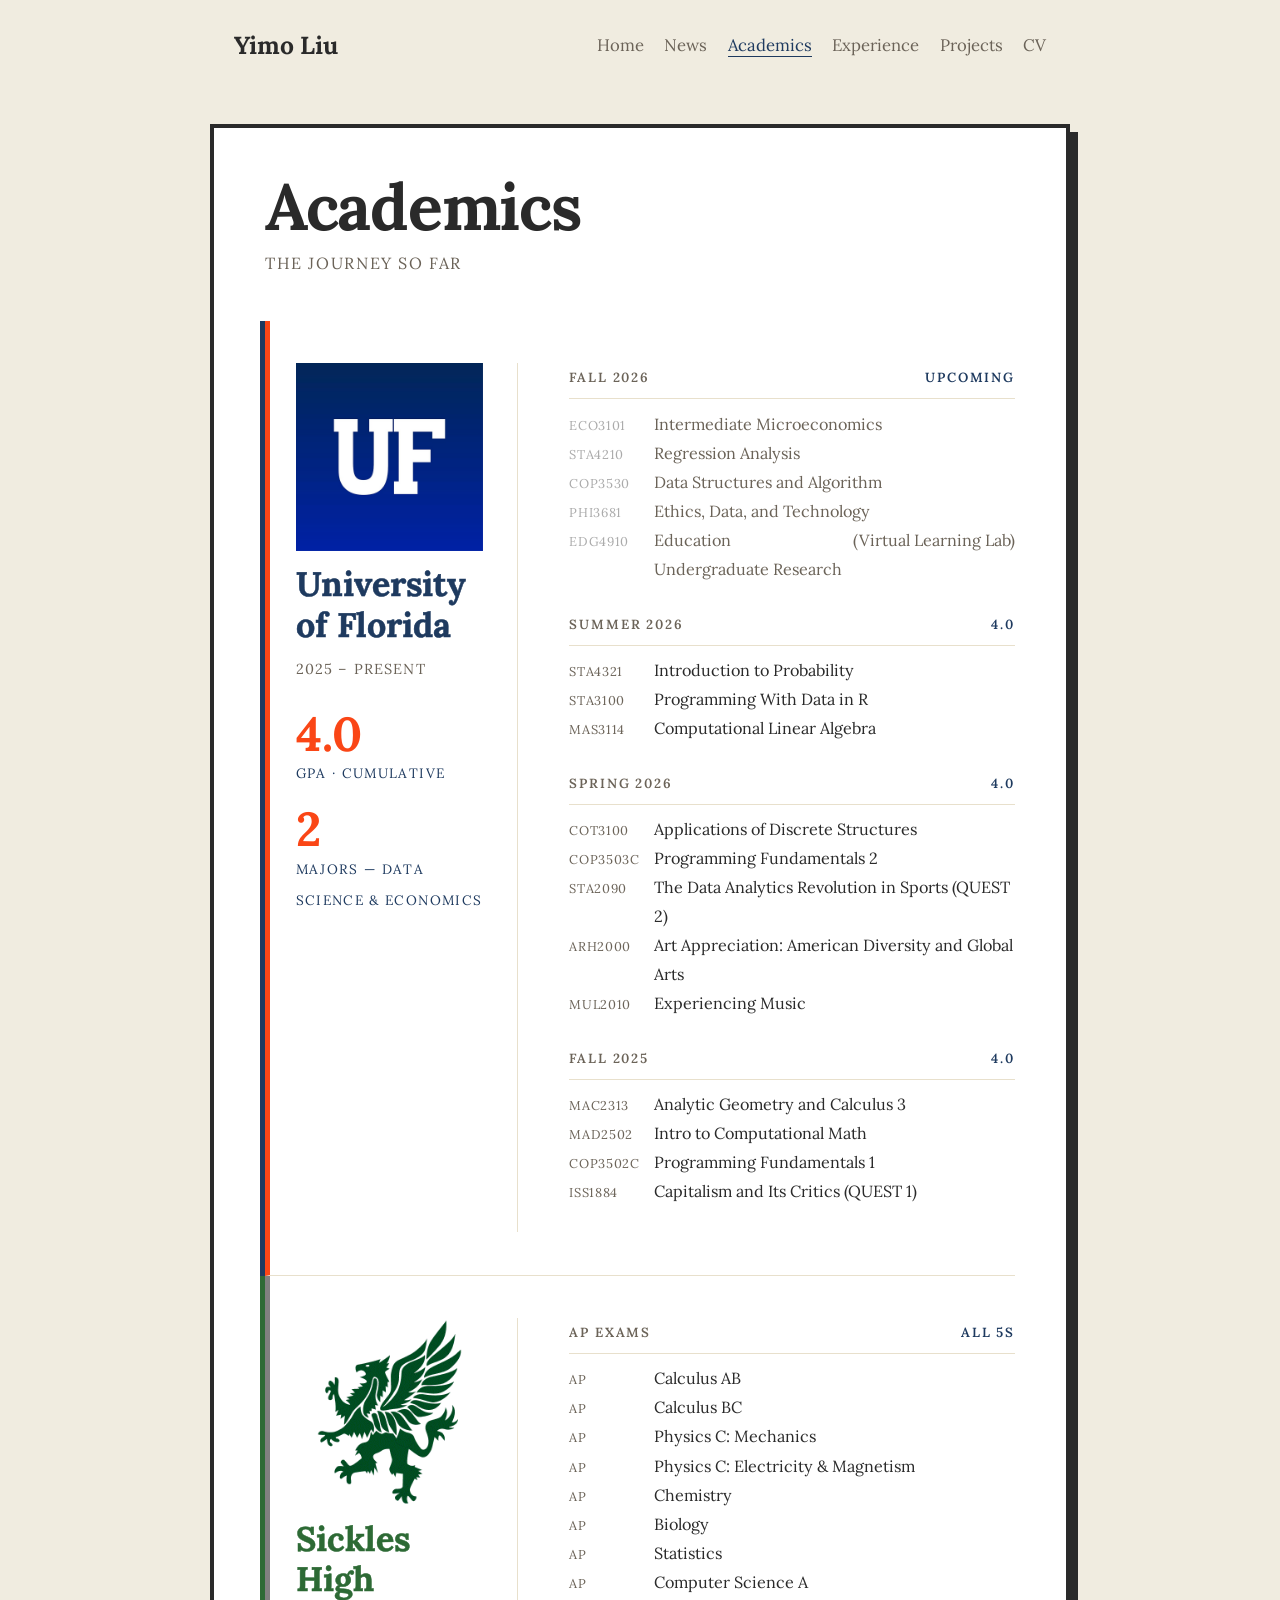
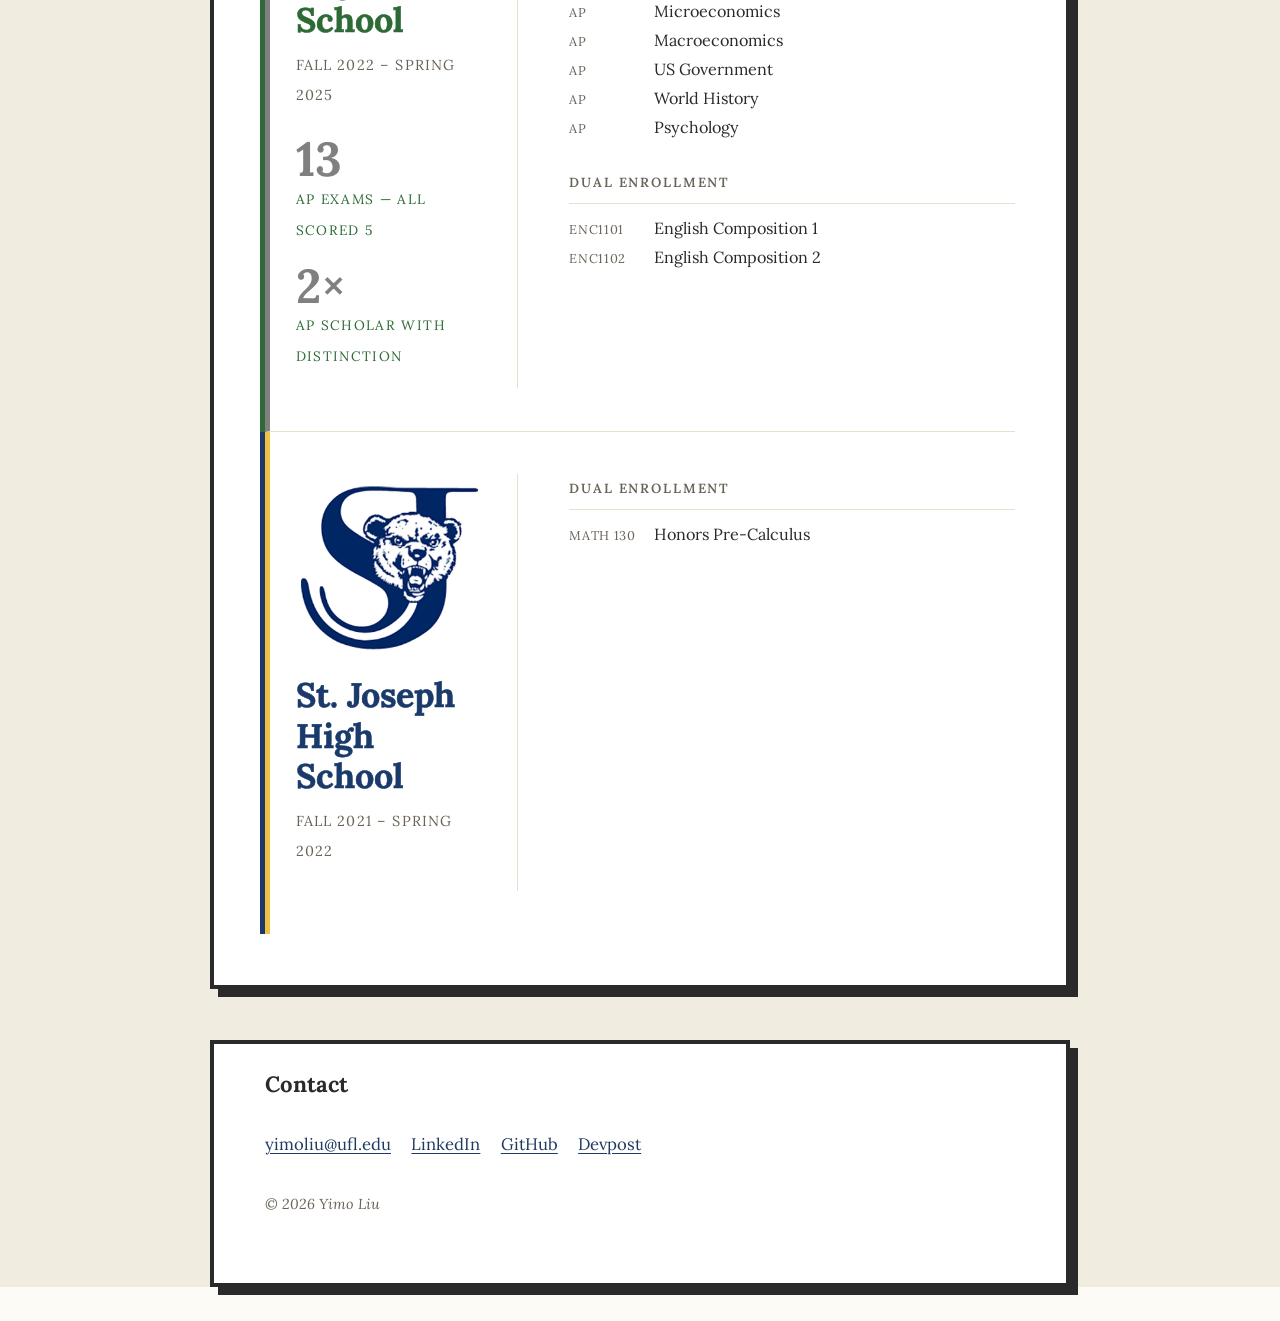
==== commit b4c269bb: "Update academics for Summer and Fall 2026" ====
--- a/academics.html
+++ b/academics.html
@@ -210,7 +210,7 @@
       <div class="mag-school-id">
         <img class="mag-school-logo" src="assets/UF.jpg" alt="University of Florida">
         <p class="mag-school-name">University of Florida</p>
-        <p class="mag-school-years">2025 – 2029 (expected)</p>
+        <p class="mag-school-years">2025 – Present</p>
         <div class="mag-stat">
           <span class="mag-stat-num">4.0</span>
           <span class="mag-stat-label">GPA · Cumulative</span>
@@ -224,26 +224,27 @@
       <div class="mag-school-content">
 
         <div class="mag-term">
-          <div class="mag-term-label">Sophomore Fall (2026) <span class="mag-grade">upcoming</span></div>
+          <div class="mag-term-label">Fall 2026 <span class="mag-grade">upcoming</span></div>
           <ul class="mag-course-list">
             <li class="upcoming"><span class="mag-course-code">ECO3101</span> Intermediate Microeconomics</li>
             <li class="upcoming"><span class="mag-course-code">STA4210</span> Regression Analysis</li>
             <li class="upcoming"><span class="mag-course-code">COP3530</span> Data Structures and Algorithm</li>
-            <li class="upcoming"><span class="mag-course-code"></span> TBD</li>
-          </ul>
-        </div>
-
-        <div class="mag-term">
-          <div class="mag-term-label">Sophomore Summer (2026) <span class="mag-grade">upcoming</span></div>
-          <ul class="mag-course-list">
-            <li class="upcoming"><span class="mag-course-code">STA4321</span> Introduction to Probability</li>
-            <li class="upcoming"><span class="mag-course-code">STA3100</span> Programming With Data in R</li>
-            <li class="upcoming"><span class="mag-course-code">MAS3114</span> Computational Linear Algebra</li>
-          </ul>
-        </div>
-
-        <div class="mag-term">
-          <div class="mag-term-label">Freshman Spring (2026) <span class="mag-grade">4.0</span></div>
+            <li class="upcoming"><span class="mag-course-code">PHI3681</span> Ethics, Data, and Technology</li>
+            <li class="upcoming"><span class="mag-course-code">EDG4910</span> Education Undergraduate Research<br><span style="white-space: nowrap;">(Virtual Learning Lab)</span></li>
+          </ul>
+        </div>
+
+        <div class="mag-term">
+          <div class="mag-term-label">Summer 2026 <span class="mag-grade">4.0</span></div>
+          <ul class="mag-course-list">
+            <li><span class="mag-course-code">STA4321</span> Introduction to Probability</li>
+            <li><span class="mag-course-code">STA3100</span> Programming With Data in R</li>
+            <li><span class="mag-course-code">MAS3114</span> Computational Linear Algebra</li>
+          </ul>
+        </div>
+
+        <div class="mag-term">
+          <div class="mag-term-label">Spring 2026 <span class="mag-grade">4.0</span></div>
           <ul class="mag-course-list">
             <li><span class="mag-course-code">COT3100</span> Applications of Discrete Structures</li>
             <li><span class="mag-course-code">COP3503C</span> Programming Fundamentals 2</li>
@@ -254,7 +255,7 @@
         </div>
 
         <div class="mag-term">
-          <div class="mag-term-label">Freshman Fall (2025) <span class="mag-grade">4.0</span></div>
+          <div class="mag-term-label">Fall 2025 <span class="mag-grade">4.0</span></div>
           <ul class="mag-course-list">
             <li><span class="mag-course-code">MAC2313</span> Analytic Geometry and Calculus 3</li>
             <li><span class="mag-course-code">MAD2502</span> Intro to Computational Math</li>
--- a/style.css
+++ b/style.css
@@ -256,8 +256,9 @@
 }
 
 nav.topnav .brand {
-  font-family: 'Caveat', cursive;
-  font-size: 1.6rem;
+  font-family: 'Lora', Georgia, serif;
+  font-size: 1.45rem;
+  font-weight: 700;
   line-height: var(--rhythm);
   color: var(--ink);
   text-decoration: none;
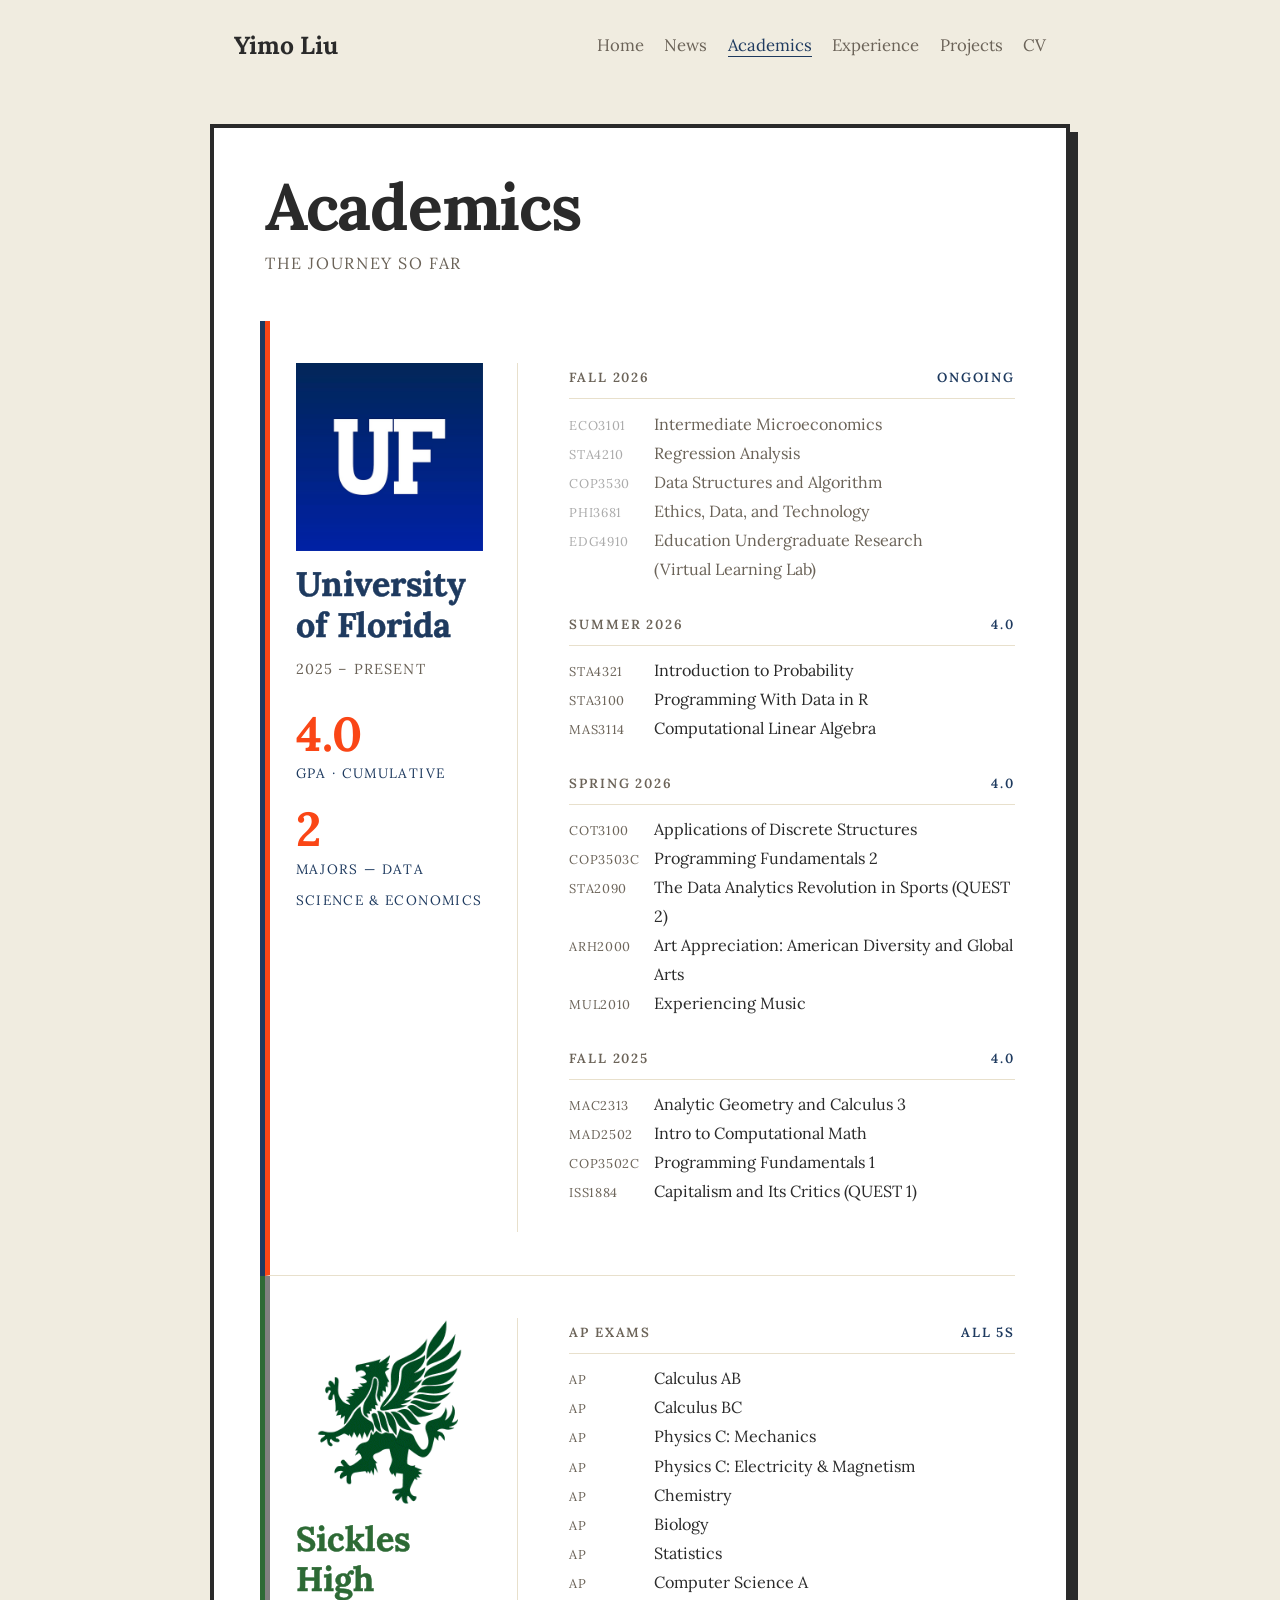
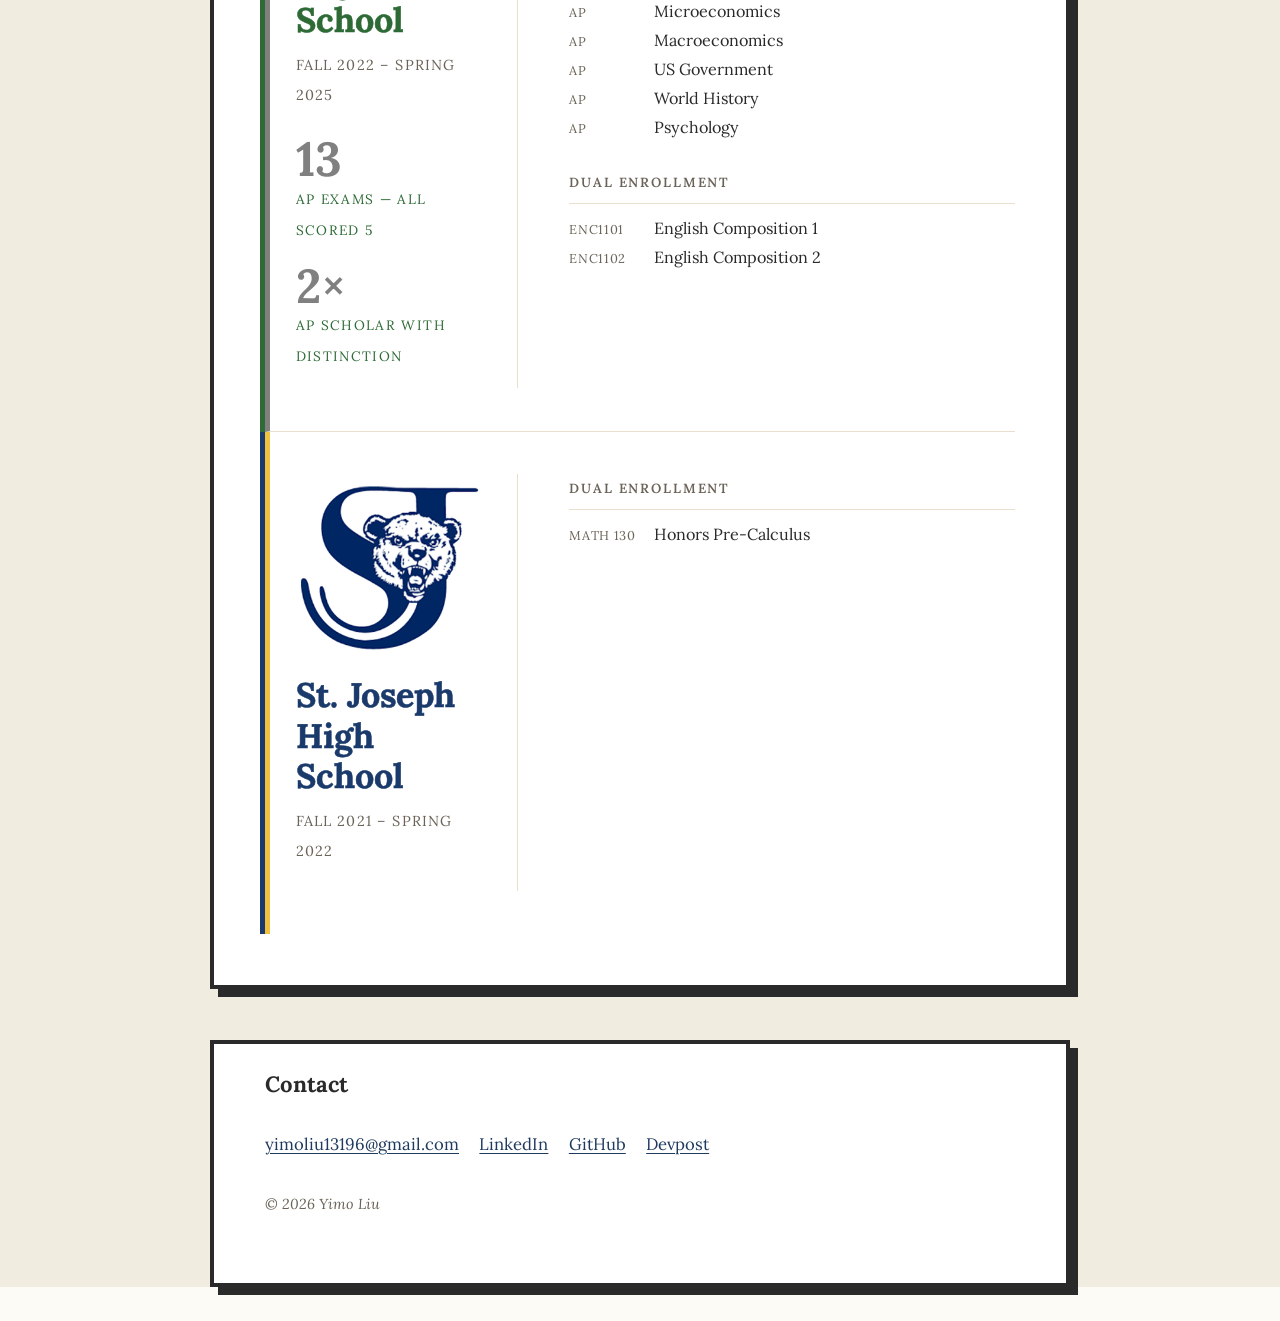
==== commit d24eec4d: "Refresh portfolio content from latest CV - Update the CV, projects, experience, and academics pages " ====
--- a/academics.html
+++ b/academics.html
@@ -161,6 +161,15 @@
 
     .mag-course-list li.upcoming .mag-course-code {
       color: #aaa;
+    }
+
+    .mag-course-title {
+      min-width: 0;
+    }
+
+    .mag-course-detail {
+      display: block;
+      white-space: nowrap;
     }
 
     @media (max-width: 640px) {
@@ -224,13 +233,13 @@
       <div class="mag-school-content">
 
         <div class="mag-term">
-          <div class="mag-term-label">Fall 2026 <span class="mag-grade">upcoming</span></div>
+          <div class="mag-term-label">Fall 2026 <span class="mag-grade">ongoing</span></div>
           <ul class="mag-course-list">
             <li class="upcoming"><span class="mag-course-code">ECO3101</span> Intermediate Microeconomics</li>
             <li class="upcoming"><span class="mag-course-code">STA4210</span> Regression Analysis</li>
             <li class="upcoming"><span class="mag-course-code">COP3530</span> Data Structures and Algorithm</li>
             <li class="upcoming"><span class="mag-course-code">PHI3681</span> Ethics, Data, and Technology</li>
-            <li class="upcoming"><span class="mag-course-code">EDG4910</span> Education Undergraduate Research<br><span style="white-space: nowrap;">(Virtual Learning Lab)</span></li>
+            <li class="upcoming"><span class="mag-course-code">EDG4910</span><span class="mag-course-title">Education Undergraduate Research<span class="mag-course-detail">(Virtual Learning Lab)</span></span></li>
           </ul>
         </div>
 
@@ -338,7 +347,7 @@
   <footer class="contact">
     <h2>Contact</h2>
     <div class="links">
-      <a href="mailto:yimoliu@ufl.edu">yimoliu@ufl.edu</a>
+      <a href="mailto:yimoliu13196@gmail.com">yimoliu13196@gmail.com</a>
       <a href="https://www.linkedin.com/in/yimo-liu" target="_blank" rel="noopener">LinkedIn</a>
       <a href="https://github.com/Yimo-Liu-13196" target="_blank" rel="noopener">GitHub</a>
       <a href="https://devpost.com/yimoliu13196" target="_blank" rel="noopener">Devpost</a>
